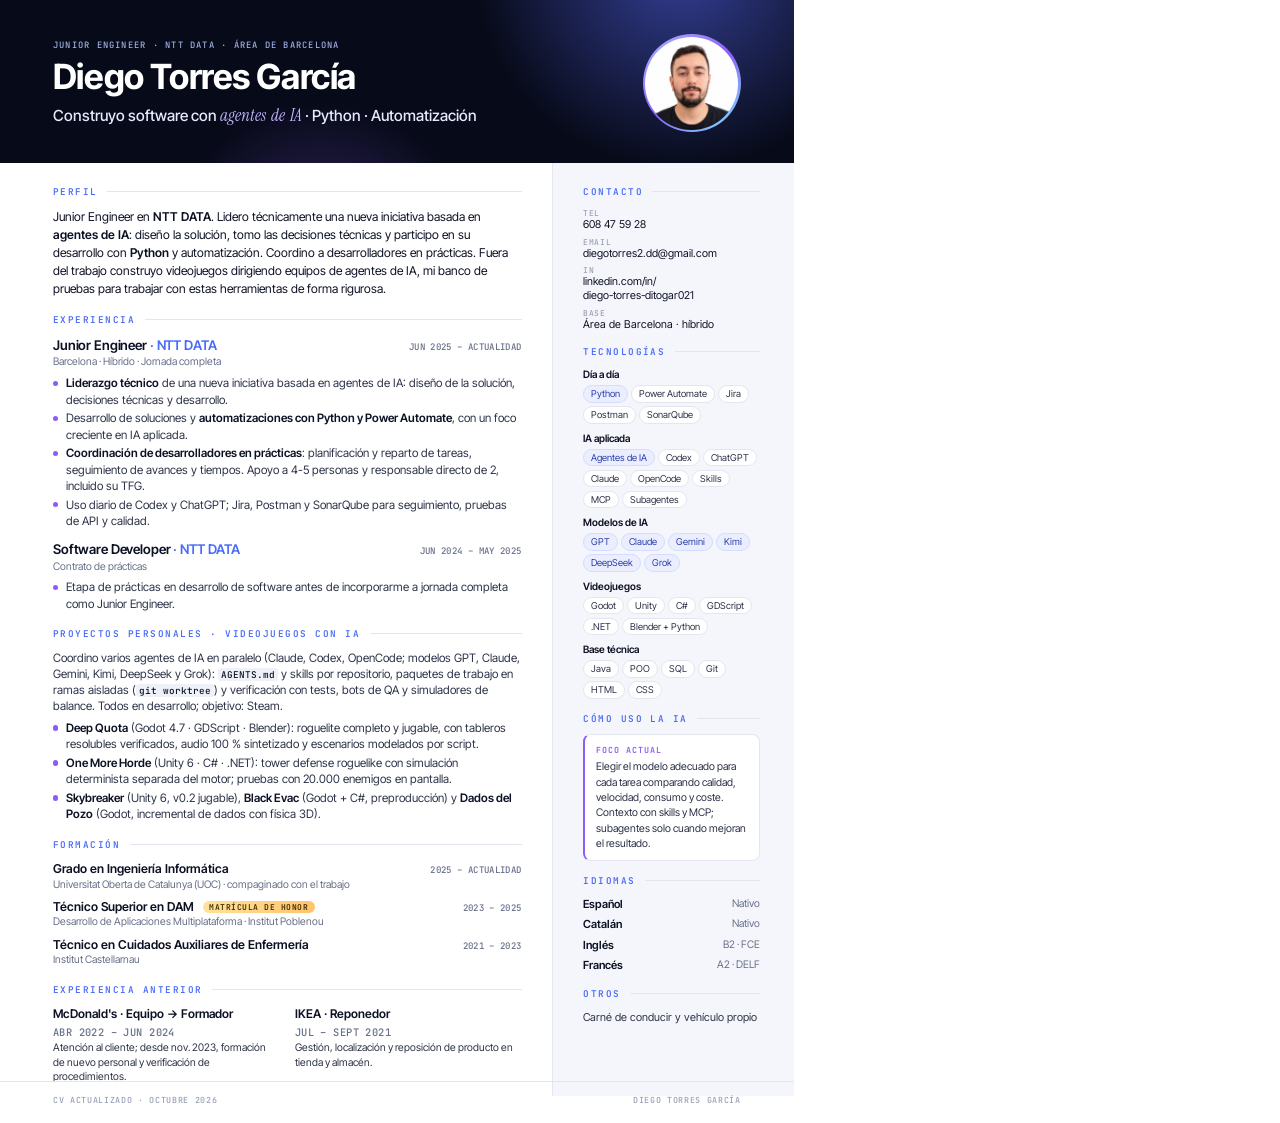
==== cv-src/cv.html @ aa2eeac1 "Portfolio 2026: web 3D trilingüe y CV actualizado - Viaje espacial en Three.js ligado al scroll y pa" ====
<!doctype html>
<html lang="es">
<head>
<meta charset="utf-8">
<title>CV · Diego Torres García</title>
<meta name="author" content="Diego Torres García">
<link rel="preconnect" href="https://fonts.googleapis.com">
<link rel="preconnect" href="https://fonts.gstatic.com" crossorigin>
<link rel="stylesheet" href="https://fonts.googleapis.com/css2?family=Inter+Tight:ital,wght@0,400;0,500;0,600;0,700;1,400&family=Instrument+Serif:ital@1&family=JetBrains+Mono:wght@500&display=block">
<style>
  @page { size: A4; margin: 0; }
  :root {
    --ink: #0d1124;
    --text: #2c3247;
    --muted: #687089;
    --faint: #9aa1b5;
    --line: #e3e6ef;
    --side: #f4f6fb;
    --blue: #4a6cf7;
    --violet: #8b5cf6;
    --grad: linear-gradient(90deg, #4a6cf7, #8b5cf6 55%, #14b8d4);
  }
  * { box-sizing: border-box; margin: 0; padding: 0; }
  html, body { width: 210mm; height: 297mm; }
  body { font-family: "Inter Tight", "Segoe UI", Arial, sans-serif; color: var(--text); font-size: 8.7pt; line-height: 1.4; -webkit-print-color-adjust: exact; print-color-adjust: exact; }
  ul { list-style: none; }
  a { color: inherit; text-decoration: none; }
  .page { width: 210mm; height: 297mm; display: grid; grid-template-rows: auto 1fr auto; overflow: hidden; }

  /* Cabecera */
  header { position: relative; display: flex; align-items: center; justify-content: space-between; gap: 8mm; padding: 9mm 14mm 8mm; background: #070a18; color: #fff; overflow: hidden; }
  header::before { content: ""; position: absolute; width: 120mm; height: 120mm; right: -30mm; top: -70mm; background: radial-gradient(circle, rgba(90,108,255,.55), transparent 65%); }
  header::after { content: ""; position: absolute; width: 90mm; height: 90mm; left: 40mm; bottom: -70mm; background: radial-gradient(circle, rgba(139,92,246,.35), transparent 65%); }
  .head-txt { position: relative; z-index: 1; }
  .kicker { font: 500 6.6pt "JetBrains Mono", monospace; letter-spacing: .14em; text-transform: uppercase; color: #9fb0e6; }
  h1 { margin-top: 2mm; font-size: 26pt; line-height: 1; letter-spacing: -.012em; font-weight: 700; }
  .role { margin-top: 2.6mm; font-size: 11.5pt; font-weight: 500; color: #e6eaff; }
  .role em { font-family: "Instrument Serif", Georgia, serif; font-style: italic; font-weight: 400; font-size: 13pt; color: #c3b4ff; word-spacing: .12em; }
  .photo { position: relative; z-index: 1; width: 26mm; height: 26mm; border-radius: 50%; padding: .7mm; background: linear-gradient(140deg, #a9bbff, #8b5cf6 50%, #7fe9ff); flex-shrink: 0; }
  .photo img { width: 100%; height: 100%; border-radius: 50%; object-fit: cover; display: block; }

  /* Cuerpo */
  .body { display: grid; grid-template-columns: 1fr 64mm; min-height: 0; }
  main { padding: 6mm 8mm 3mm 14mm; }
  aside { background: var(--side); padding: 6mm 9mm 3mm 8mm; border-left: 1px solid var(--line); }
  h2 { display: flex; align-items: center; gap: 2.5mm; font: 600 7pt "JetBrains Mono", monospace; letter-spacing: .16em; text-transform: uppercase; color: var(--blue); margin-bottom: 2.6mm; }
  h2::after { content: ""; flex: 1; height: 1px; background: var(--line); }
  section + section { margin-top: 4mm; }
  aside section + section { margin-top: 3.4mm; }

  .summary { font-size: 9.1pt; color: var(--ink); line-height: 1.48; }
  .summary strong { font-weight: 600; }

  .job + .job { margin-top: 2.8mm; }
  .job-head { display: flex; justify-content: space-between; align-items: baseline; gap: 4mm; }
  .job-title { font-size: 10pt; font-weight: 600; color: var(--ink); letter-spacing: -.01em; }
  .job-title span { color: var(--blue); font-weight: 600; }
  .date { flex-shrink: 0; font: 500 6.8pt "JetBrains Mono", monospace; letter-spacing: .04em; color: var(--muted); text-transform: uppercase; }
  .meta { font-size: 7.8pt; color: var(--muted); margin-top: .3mm; }
  .bullets { margin-top: 1.4mm; }
  .bullets li { padding-left: 3.4mm; text-indent: -3.4mm; margin-top: .7mm; }
  .bullets li::before { content: ""; display: inline-block; width: 1.4mm; height: 1.4mm; margin-right: 2mm; border-radius: 50%; background: var(--violet); vertical-align: .35mm; }
  .bullets strong { color: var(--ink); font-weight: 600; }

  .lab-intro { color: var(--text); }
  code { font: 500 7pt "JetBrains Mono", monospace; color: var(--ink); background: #eef1f8; border-radius: .8mm; padding: 0 .8mm; }
  .games { margin-top: 1.6mm; display: grid; grid-template-columns: 1fr 1fr; gap: 1.8mm; }
  .game { border: 1px solid var(--line); border-radius: 2.2mm; padding: 2mm 2.4mm; }
  .game b { display: block; font-size: 8.8pt; color: var(--ink); font-weight: 600; }
  .game i { display: block; font-style: normal; font: 500 6pt "JetBrains Mono", monospace; letter-spacing: .03em; color: var(--muted); text-transform: uppercase; margin-top: .3mm; }
  .game p { margin-top: .8mm; font-size: 7.7pt; line-height: 1.38; }
  .game.wide { grid-column: 1 / -1; }

  .edu li + li { margin-top: 1.6mm; }
  .edu-head { display: flex; justify-content: space-between; align-items: baseline; gap: 4mm; }
  .edu b { font-size: 9.2pt; color: var(--ink); font-weight: 600; }
  .edu .meta { margin-top: 0; }
  .award { display: inline-block; margin-left: 1.5mm; padding: .2mm 1.8mm; border-radius: 9mm; font: 600 6pt "JetBrains Mono", monospace; letter-spacing: .06em; text-transform: uppercase; color: #3b2a00; background: linear-gradient(90deg, #ffe39b, #ffc46b); vertical-align: 1px; }

  .prev { display: grid; grid-template-columns: 1fr 1fr; gap: 4mm; }
  .prev b { display: block; font-size: 9pt; color: var(--ink); font-weight: 600; }
  .prev p { margin-top: .6mm; font-size: 7.8pt; }

  /* Lateral */
  .contact li { margin-top: 1.2mm; font-size: 8.1pt; color: var(--ink); line-height: 1.3; }
  .contact li:first-child { margin-top: 0; }
  .contact .k { display: block; font: 500 6pt "JetBrains Mono", monospace; letter-spacing: .08em; text-transform: uppercase; color: var(--faint); }
  .group + .group { margin-top: 1.9mm; }
  .group-k { font-size: 7.6pt; font-weight: 600; color: var(--ink); }
  .chips { display: flex; flex-wrap: wrap; gap: .9mm; margin-top: 1mm; }
  .chips li { font-size: 7.1pt; padding: .3mm 1.8mm; border-radius: 9mm; background: #fff; border: 1px solid var(--line); color: var(--text); }
  .chips li.hl { background: #eaeeff; border-color: #d4dcff; color: #2c3fa8; }
  .langs li { display: flex; justify-content: space-between; margin-top: 1.3mm; font-size: 8.4pt; }
  .langs li:first-child { margin-top: 0; }
  .langs b { color: var(--ink); font-weight: 600; }
  .langs span { color: var(--muted); font-size: 7.8pt; }
  .focus { background: #fff; border: 1px solid var(--line); border-left: 2px solid var(--violet); border-radius: 2mm; padding: 2.4mm 2.8mm; font-size: 7.9pt; line-height: 1.45; }
  .focus b { display: block; font: 600 6.3pt "JetBrains Mono", monospace; letter-spacing: .12em; text-transform: uppercase; color: var(--violet); margin-bottom: .8mm; }
  .others li { font-size: 8.2pt; margin-top: 1mm; }

  footer { display: flex; justify-content: space-between; padding: 3mm 14mm 4.5mm; border-top: 1px solid var(--line); font: 500 6.3pt "JetBrains Mono", monospace; letter-spacing: .08em; text-transform: uppercase; color: var(--faint); }
</style>
</head>
<body>
<div class="page">
  <header>
    <div class="head-txt">
      <p class="kicker">Junior Engineer · NTT DATA · Área de Barcelona</p>
      <h1>Diego Torres García</h1>
      <p class="role">Construyo software con <em>agentes de IA</em> · Python · Automatización</p>
    </div>
    <div class="photo"><img src="../assets/img/diego.jpg" alt="Diego Torres García"></div>
  </header>

  <div class="body">
    <main>
      <section>
        <h2>Perfil</h2>
        <p class="summary">Junior Engineer en <strong>NTT DATA</strong>. Lidero técnicamente una nueva iniciativa basada en <strong>agentes de IA</strong>: diseño la solución, tomo las decisiones técnicas y participo en su desarrollo con <strong>Python</strong> y automatización. Coordino a desarrolladores en prácticas. Fuera del trabajo construyo videojuegos dirigiendo equipos de agentes de IA, mi banco de pruebas para trabajar con estas herramientas de forma rigurosa.</p>
      </section>

      <section>
        <h2>Experiencia</h2>
        <article class="job">
          <div class="job-head"><p class="job-title">Junior Engineer <span>· NTT DATA</span></p><p class="date">Jun 2025 – actualidad</p></div>
          <p class="meta">Barcelona · Híbrido · Jornada completa</p>
          <ul class="bullets">
            <li><strong>Liderazgo técnico</strong> de una nueva iniciativa basada en agentes de IA: diseño de la solución, decisiones técnicas y desarrollo.</li>
            <li>Desarrollo de soluciones y <strong>automatizaciones con Python y Power Automate</strong>, con un foco creciente en IA aplicada.</li>
            <li><strong>Coordinación de desarrolladores en prácticas</strong>: planificación y reparto de tareas, seguimiento de avances y tiempos. Apoyo a 4-5 personas y responsable directo de 2, incluido su TFG.</li>
            <li>Uso diario de Codex y ChatGPT; Jira, Postman y SonarQube para seguimiento, pruebas de API y calidad.</li>
          </ul>
        </article>
        <article class="job">
          <div class="job-head"><p class="job-title">Software Developer <span>· NTT DATA</span></p><p class="date">Jun 2024 – May 2025</p></div>
          <p class="meta">Contrato de prácticas</p>
          <ul class="bullets">
            <li>Etapa de prácticas en desarrollo de software antes de incorporarme a jornada completa como Junior Engineer.</li>
          </ul>
        </article>
      </section>

      <section>
        <h2>Proyectos personales · Videojuegos con IA</h2>
        <p class="lab-intro">Coordino varios agentes de IA en paralelo (Claude, Codex, OpenCode; modelos GPT, Claude, Gemini, Kimi, DeepSeek y Grok): <code>AGENTS.md</code> y skills por repositorio, paquetes de trabajo en ramas aisladas (<code>git worktree</code>) y verificación con tests, bots de QA y simuladores de balance. Todos en desarrollo; objetivo: Steam.</p>
        <ul class="bullets">
          <li><strong>Deep Quota</strong> (Godot 4.7 · GDScript · Blender): roguelite completo y jugable, con tableros resolubles verificados, audio 100&nbsp;% sintetizado y escenarios modelados por script.</li>
          <li><strong>One More Horde</strong> (Unity 6 · C# · .NET): tower defense roguelike con simulación determinista separada del motor; pruebas con 20.000 enemigos en pantalla.</li>
          <li><strong>Skybreaker</strong> (Unity 6, v0.2 jugable), <strong>Black Evac</strong> (Godot + C#, preproducción) y <strong>Dados del Pozo</strong> (Godot, incremental de dados con física 3D).</li>
        </ul>
      </section>

      <section>
        <h2>Formación</h2>
        <ul class="edu">
          <li><div class="edu-head"><b>Grado en Ingeniería Informática</b><span class="date">2025 – actualidad</span></div><p class="meta">Universitat Oberta de Catalunya (UOC) · compaginado con el trabajo</p></li>
          <li><div class="edu-head"><b>Técnico Superior en DAM <span class="award">Matrícula de Honor</span></b><span class="date">2023 – 2025</span></div><p class="meta">Desarrollo de Aplicaciones Multiplataforma · Institut Poblenou</p></li>
          <li><div class="edu-head"><b>Técnico en Cuidados Auxiliares de Enfermería</b><span class="date">2021 – 2023</span></div><p class="meta">Institut Castellarnau</p></li>
        </ul>
      </section>

      <section>
        <h2>Experiencia anterior</h2>
        <div class="prev">
          <div><b>McDonald's · Equipo → Formador</b><p class="date">Abr 2022 – Jun 2024</p><p>Atención al cliente; desde nov. 2023, formación de nuevo personal y verificación de procedimientos.</p></div>
          <div><b>IKEA · Reponedor</b><p class="date">Jul – Sept 2021</p><p>Gestión, localización y reposición de producto en tienda y almacén.</p></div>
        </div>
      </section>
    </main>

    <aside>
      <section>
        <h2>Contacto</h2>
        <ul class="contact">
          <li><span class="k">Tel</span><a href="tel:+34608475928">608 47 59 28</a></li>
          <li><span class="k">Email</span><a href="mailto:diegotorres2.dd@gmail.com">diegotorres2.dd@gmail.com</a></li>
          <li><span class="k">In</span><a href="https://www.linkedin.com/in/diego-torres-ditogar021/">linkedin.com/in/<br>diego-torres-ditogar021</a></li>
          <li><span class="k">Base</span><span>Área de Barcelona · híbrido</span></li>
        </ul>
      </section>

      <section>
        <h2>Tecnologías</h2>
        <div class="group"><p class="group-k">Día a día</p><ul class="chips"><li class="hl">Python</li><li>Power Automate</li><li>Jira</li><li>Postman</li><li>SonarQube</li></ul></div>
        <div class="group"><p class="group-k">IA aplicada</p><ul class="chips"><li class="hl">Agentes de IA</li><li>Codex</li><li>ChatGPT</li><li>Claude</li><li>OpenCode</li><li>Skills</li><li>MCP</li><li>Subagentes</li></ul></div>
        <div class="group"><p class="group-k">Modelos de IA</p><ul class="chips"><li class="hl">GPT</li><li class="hl">Claude</li><li class="hl">Gemini</li><li class="hl">Kimi</li><li class="hl">DeepSeek</li><li class="hl">Grok</li></ul></div>
        <div class="group"><p class="group-k">Videojuegos</p><ul class="chips"><li>Godot</li><li>Unity</li><li>C#</li><li>GDScript</li><li>.NET</li><li>Blender + Python</li></ul></div>
        <div class="group"><p class="group-k">Base técnica</p><ul class="chips"><li>Java</li><li>POO</li><li>SQL</li><li>Git</li><li>HTML</li><li>CSS</li></ul></div>
      </section>

      <section>
        <h2>Cómo uso la IA</h2>
        <p class="focus"><b>Foco actual</b>Elegir el modelo adecuado para cada tarea comparando calidad, velocidad, consumo y coste. Contexto con skills y MCP; subagentes solo cuando mejoran el resultado.</p>
      </section>

      <section>
        <h2>Idiomas</h2>
        <ul class="langs">
          <li><b>Español</b><span>Nativo</span></li>
          <li><b>Catalán</b><span>Nativo</span></li>
          <li><b>Inglés</b><span>B2 · FCE</span></li>
          <li><b>Francés</b><span>A2 · DELF</span></li>
        </ul>
      </section>

      <section>
        <h2>Otros</h2>
        <ul class="others"><li>Carné de conducir y vehículo propio</li></ul>
      </section>
    </aside>
  </div>

  <footer><span>CV actualizado · octubre 2026</span><span>Diego Torres García</span></footer>
</div>
</body>
</html>
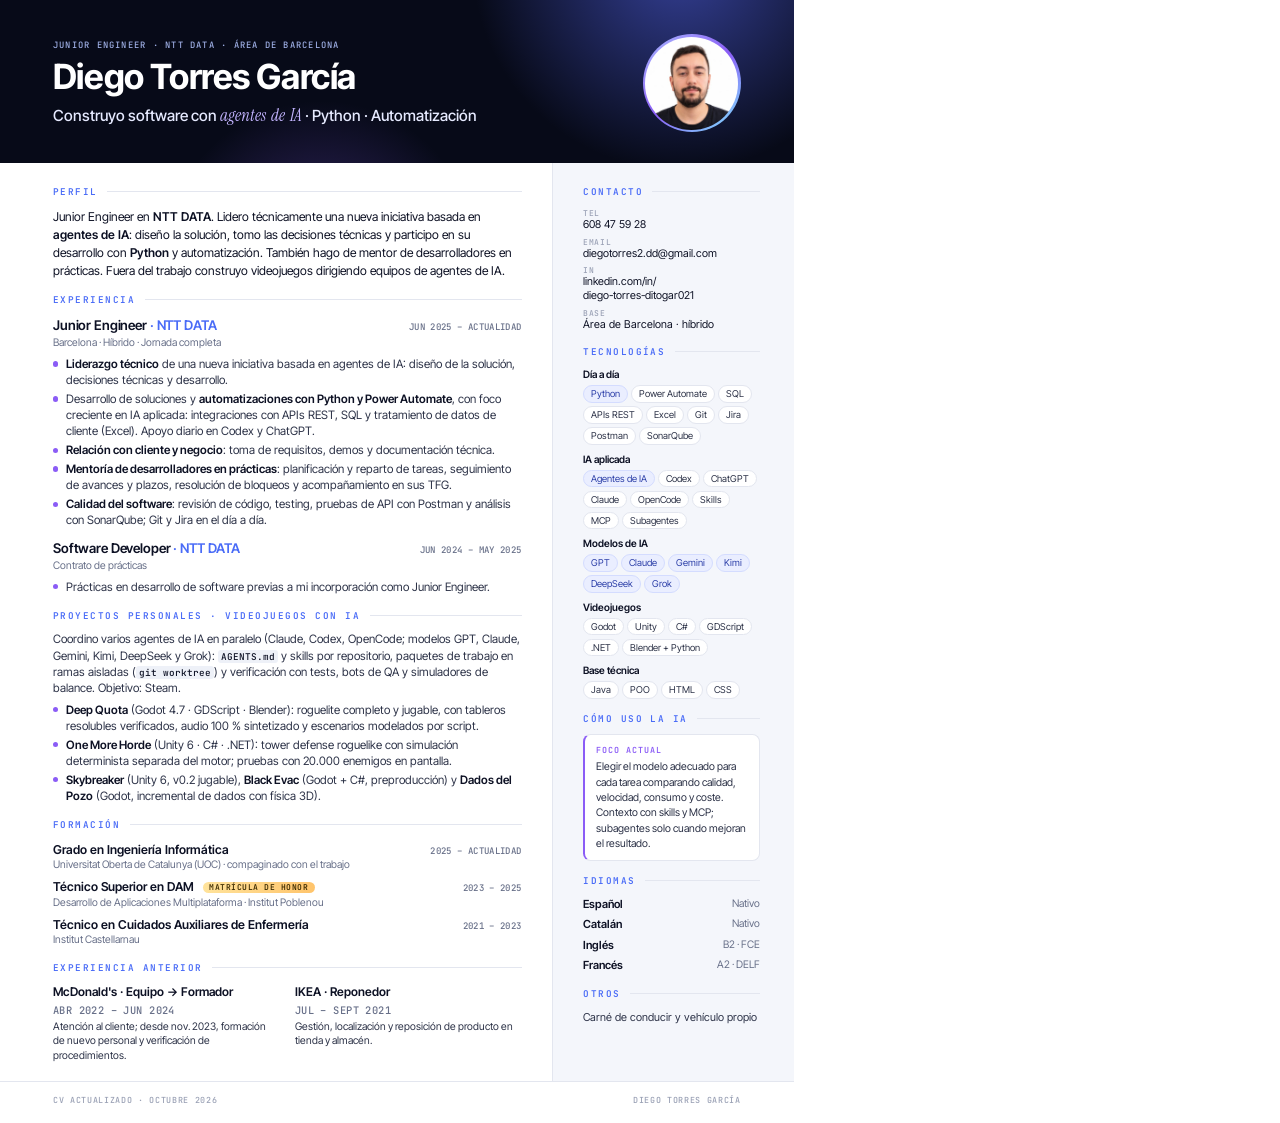
==== commit a7fd836b: "Amplía NTT DATA, añade modelos de IA y parallax - CV y web: más detalle del trabajo en NTT DATA (SQL" ====
--- a/cv-src/cv.html
+++ b/cv-src/cv.html
@@ -45,7 +45,7 @@
   aside { background: var(--side); padding: 6mm 9mm 3mm 8mm; border-left: 1px solid var(--line); }
   h2 { display: flex; align-items: center; gap: 2.5mm; font: 600 7pt "JetBrains Mono", monospace; letter-spacing: .16em; text-transform: uppercase; color: var(--blue); margin-bottom: 2.6mm; }
   h2::after { content: ""; flex: 1; height: 1px; background: var(--line); }
-  section + section { margin-top: 4mm; }
+  section + section { margin-top: 3.6mm; }
   aside section + section { margin-top: 3.4mm; }
 
   .summary { font-size: 9.1pt; color: var(--ink); line-height: 1.48; }
@@ -116,7 +116,7 @@
     <main>
       <section>
         <h2>Perfil</h2>
-        <p class="summary">Junior Engineer en <strong>NTT DATA</strong>. Lidero técnicamente una nueva iniciativa basada en <strong>agentes de IA</strong>: diseño la solución, tomo las decisiones técnicas y participo en su desarrollo con <strong>Python</strong> y automatización. Coordino a desarrolladores en prácticas. Fuera del trabajo construyo videojuegos dirigiendo equipos de agentes de IA, mi banco de pruebas para trabajar con estas herramientas de forma rigurosa.</p>
+        <p class="summary">Junior Engineer en <strong>NTT DATA</strong>. Lidero técnicamente una nueva iniciativa basada en <strong>agentes de IA</strong>: diseño la solución, tomo las decisiones técnicas y participo en su desarrollo con <strong>Python</strong> y automatización. También hago de mentor de desarrolladores en prácticas. Fuera del trabajo construyo videojuegos dirigiendo equipos de agentes de IA.</p>
       </section>
 
       <section>
@@ -126,23 +126,24 @@
           <p class="meta">Barcelona · Híbrido · Jornada completa</p>
           <ul class="bullets">
             <li><strong>Liderazgo técnico</strong> de una nueva iniciativa basada en agentes de IA: diseño de la solución, decisiones técnicas y desarrollo.</li>
-            <li>Desarrollo de soluciones y <strong>automatizaciones con Python y Power Automate</strong>, con un foco creciente en IA aplicada.</li>
-            <li><strong>Coordinación de desarrolladores en prácticas</strong>: planificación y reparto de tareas, seguimiento de avances y tiempos. Apoyo a 4-5 personas y responsable directo de 2, incluido su TFG.</li>
-            <li>Uso diario de Codex y ChatGPT; Jira, Postman y SonarQube para seguimiento, pruebas de API y calidad.</li>
+            <li>Desarrollo de soluciones y <strong>automatizaciones con Python y Power Automate</strong>, con foco creciente en IA aplicada: integraciones con APIs REST, SQL y tratamiento de datos de cliente (Excel). Apoyo diario en Codex y ChatGPT.</li>
+            <li><strong>Relación con cliente y negocio</strong>: toma de requisitos, demos y documentación técnica.</li>
+            <li><strong>Mentoría de desarrolladores en prácticas</strong>: planificación y reparto de tareas, seguimiento de avances y plazos, resolución de bloqueos y acompañamiento en sus TFG.</li>
+            <li><strong>Calidad del software</strong>: revisión de código, testing, pruebas de API con Postman y análisis con SonarQube; Git y Jira en el día a día.</li>
           </ul>
         </article>
         <article class="job">
           <div class="job-head"><p class="job-title">Software Developer <span>· NTT DATA</span></p><p class="date">Jun 2024 – May 2025</p></div>
           <p class="meta">Contrato de prácticas</p>
           <ul class="bullets">
-            <li>Etapa de prácticas en desarrollo de software antes de incorporarme a jornada completa como Junior Engineer.</li>
+            <li>Prácticas en desarrollo de software previas a mi incorporación como Junior Engineer.</li>
           </ul>
         </article>
       </section>
 
       <section>
         <h2>Proyectos personales · Videojuegos con IA</h2>
-        <p class="lab-intro">Coordino varios agentes de IA en paralelo (Claude, Codex, OpenCode; modelos GPT, Claude, Gemini, Kimi, DeepSeek y Grok): <code>AGENTS.md</code> y skills por repositorio, paquetes de trabajo en ramas aisladas (<code>git worktree</code>) y verificación con tests, bots de QA y simuladores de balance. Todos en desarrollo; objetivo: Steam.</p>
+        <p class="lab-intro">Coordino varios agentes de IA en paralelo (Claude, Codex, OpenCode; modelos GPT, Claude, Gemini, Kimi, DeepSeek y Grok): <code>AGENTS.md</code> y skills por repositorio, paquetes de trabajo en ramas aisladas (<code>git worktree</code>) y verificación con tests, bots de QA y simuladores de balance. Objetivo: Steam.</p>
         <ul class="bullets">
           <li><strong>Deep Quota</strong> (Godot 4.7 · GDScript · Blender): roguelite completo y jugable, con tableros resolubles verificados, audio 100&nbsp;% sintetizado y escenarios modelados por script.</li>
           <li><strong>One More Horde</strong> (Unity 6 · C# · .NET): tower defense roguelike con simulación determinista separada del motor; pruebas con 20.000 enemigos en pantalla.</li>
@@ -181,11 +182,11 @@
 
       <section>
         <h2>Tecnologías</h2>
-        <div class="group"><p class="group-k">Día a día</p><ul class="chips"><li class="hl">Python</li><li>Power Automate</li><li>Jira</li><li>Postman</li><li>SonarQube</li></ul></div>
+        <div class="group"><p class="group-k">Día a día</p><ul class="chips"><li class="hl">Python</li><li>Power Automate</li><li>SQL</li><li>APIs REST</li><li>Excel</li><li>Git</li><li>Jira</li><li>Postman</li><li>SonarQube</li></ul></div>
         <div class="group"><p class="group-k">IA aplicada</p><ul class="chips"><li class="hl">Agentes de IA</li><li>Codex</li><li>ChatGPT</li><li>Claude</li><li>OpenCode</li><li>Skills</li><li>MCP</li><li>Subagentes</li></ul></div>
         <div class="group"><p class="group-k">Modelos de IA</p><ul class="chips"><li class="hl">GPT</li><li class="hl">Claude</li><li class="hl">Gemini</li><li class="hl">Kimi</li><li class="hl">DeepSeek</li><li class="hl">Grok</li></ul></div>
         <div class="group"><p class="group-k">Videojuegos</p><ul class="chips"><li>Godot</li><li>Unity</li><li>C#</li><li>GDScript</li><li>.NET</li><li>Blender + Python</li></ul></div>
-        <div class="group"><p class="group-k">Base técnica</p><ul class="chips"><li>Java</li><li>POO</li><li>SQL</li><li>Git</li><li>HTML</li><li>CSS</li></ul></div>
+        <div class="group"><p class="group-k">Base técnica</p><ul class="chips"><li>Java</li><li>POO</li><li>HTML</li><li>CSS</li></ul></div>
       </section>
 
       <section>
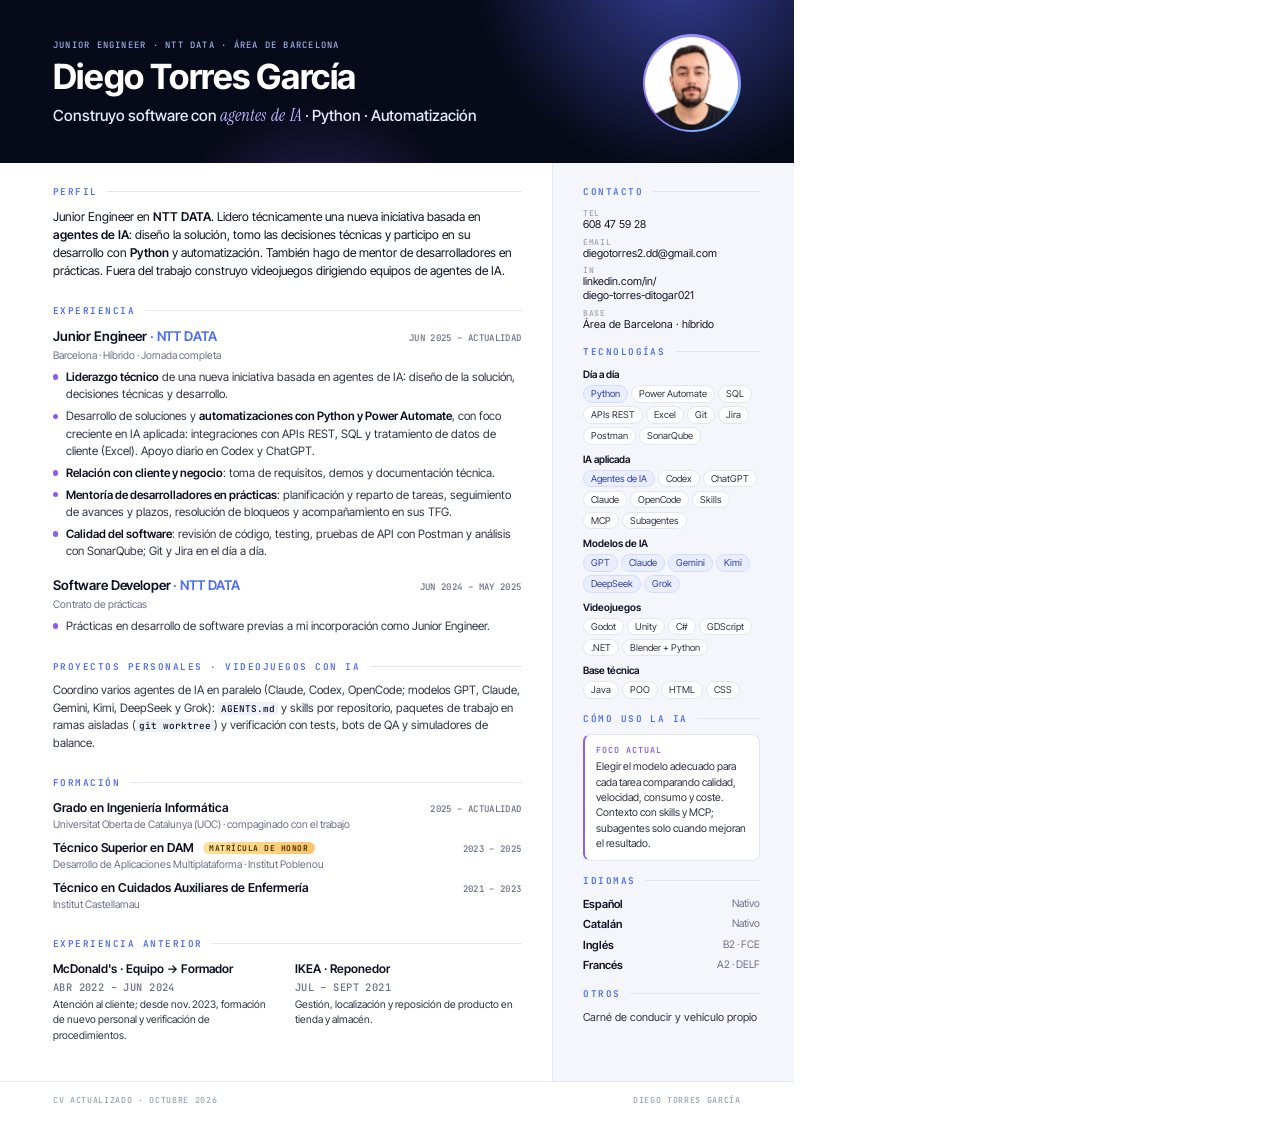
==== commit 7fee58ff: "CV: quita la lista de juegos y el objetivo de Steam Deja solo el párrafo sobre la coordinación de ag" ====
--- a/cv-src/cv.html
+++ b/cv-src/cv.html
@@ -47,11 +47,14 @@
   h2::after { content: ""; flex: 1; height: 1px; background: var(--line); }
   section + section { margin-top: 3.6mm; }
   aside section + section { margin-top: 3.4mm; }
+  main section + section { margin-top: 6.4mm; }
+  main .bullets li { margin-top: 1.2mm; }
+  main { line-height: 1.5; }
 
   .summary { font-size: 9.1pt; color: var(--ink); line-height: 1.48; }
   .summary strong { font-weight: 600; }
 
-  .job + .job { margin-top: 2.8mm; }
+  .job + .job { margin-top: 4mm; }
   .job-head { display: flex; justify-content: space-between; align-items: baseline; gap: 4mm; }
   .job-title { font-size: 10pt; font-weight: 600; color: var(--ink); letter-spacing: -.01em; }
   .job-title span { color: var(--blue); font-weight: 600; }
@@ -143,12 +146,7 @@
 
       <section>
         <h2>Proyectos personales · Videojuegos con IA</h2>
-        <p class="lab-intro">Coordino varios agentes de IA en paralelo (Claude, Codex, OpenCode; modelos GPT, Claude, Gemini, Kimi, DeepSeek y Grok): <code>AGENTS.md</code> y skills por repositorio, paquetes de trabajo en ramas aisladas (<code>git worktree</code>) y verificación con tests, bots de QA y simuladores de balance. Objetivo: Steam.</p>
-        <ul class="bullets">
-          <li><strong>Deep Quota</strong> (Godot 4.7 · GDScript · Blender): roguelite completo y jugable, con tableros resolubles verificados, audio 100&nbsp;% sintetizado y escenarios modelados por script.</li>
-          <li><strong>One More Horde</strong> (Unity 6 · C# · .NET): tower defense roguelike con simulación determinista separada del motor; pruebas con 20.000 enemigos en pantalla.</li>
-          <li><strong>Skybreaker</strong> (Unity 6, v0.2 jugable), <strong>Black Evac</strong> (Godot + C#, preproducción) y <strong>Dados del Pozo</strong> (Godot, incremental de dados con física 3D).</li>
-        </ul>
+        <p class="lab-intro">Coordino varios agentes de IA en paralelo (Claude, Codex, OpenCode; modelos GPT, Claude, Gemini, Kimi, DeepSeek y Grok): <code>AGENTS.md</code> y skills por repositorio, paquetes de trabajo en ramas aisladas (<code>git worktree</code>) y verificación con tests, bots de QA y simuladores de balance.</p>
       </section>
 
       <section>
